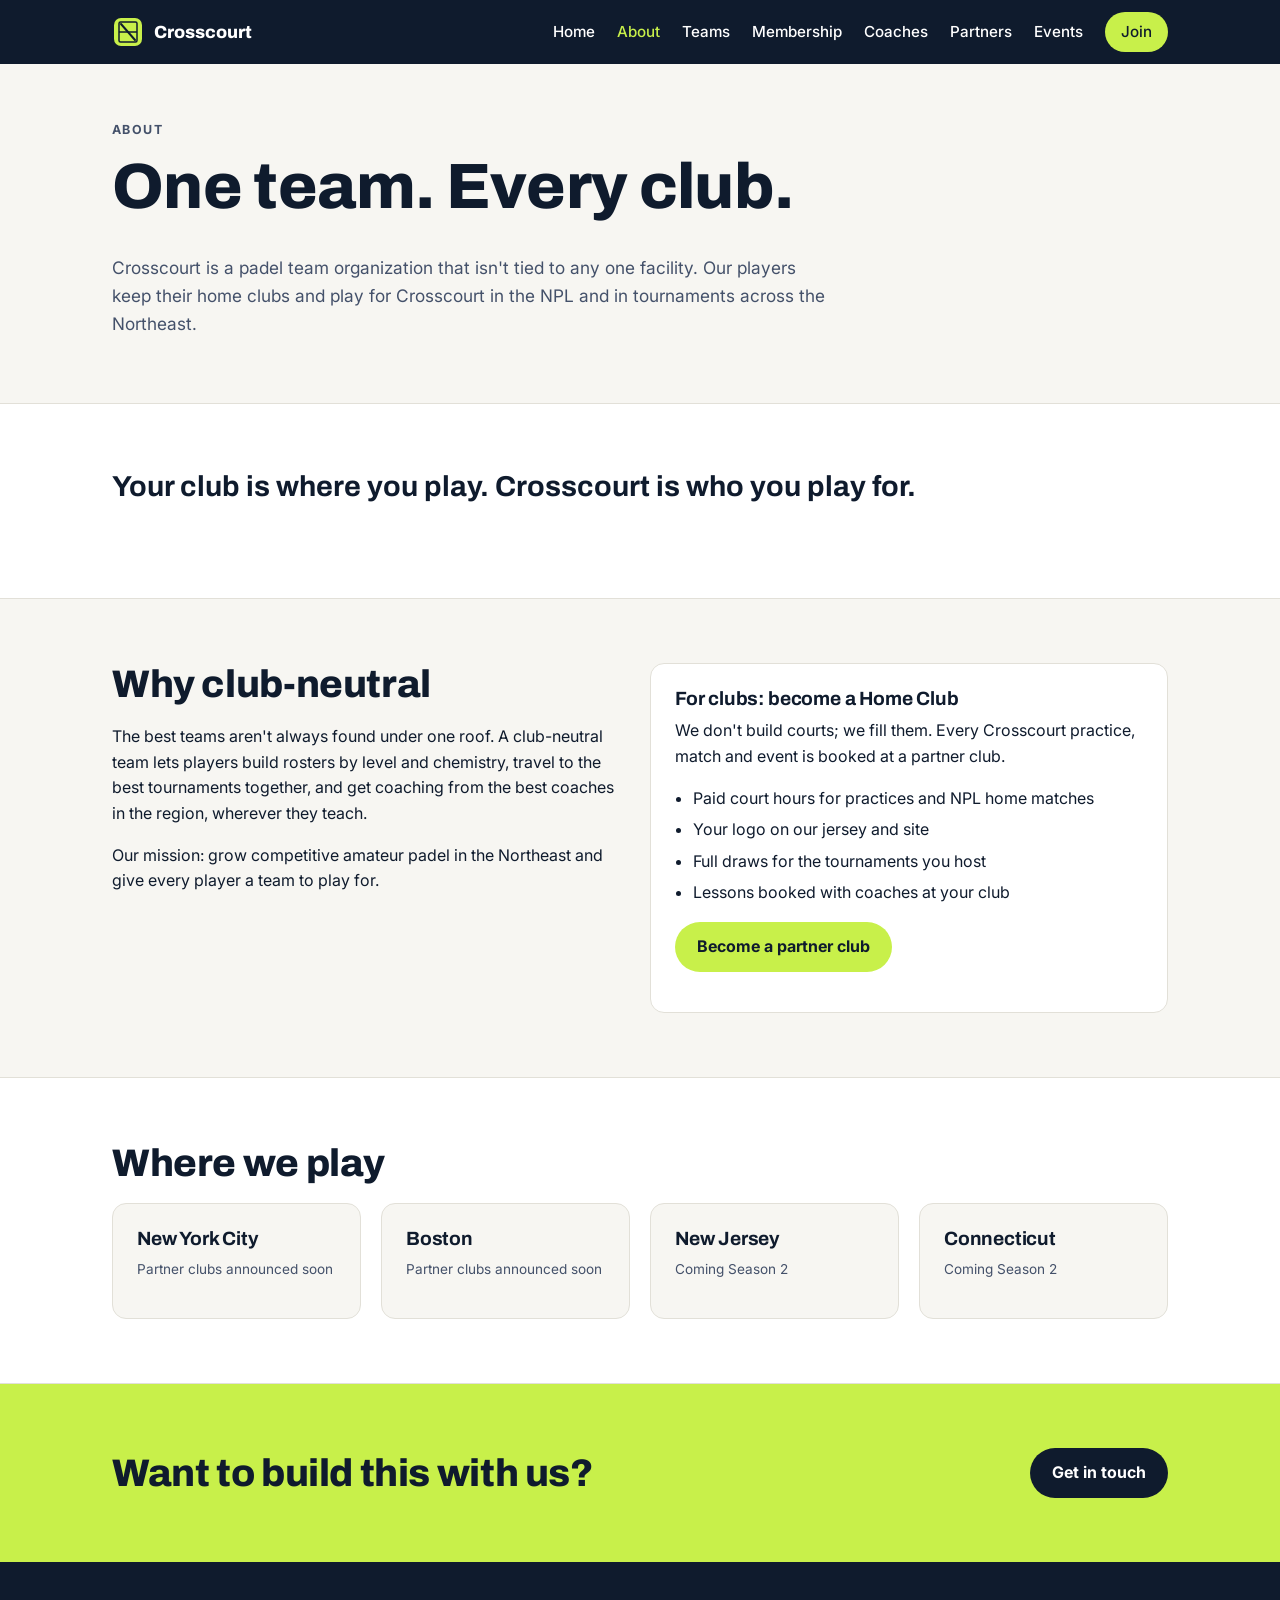
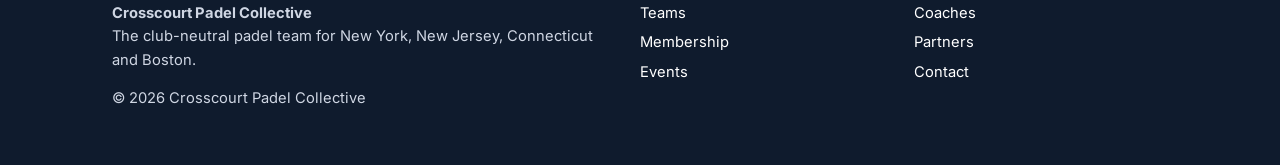
==== about.html @ 1654aad7 "Add static marketing site for club-neutral padel org Eight pages (home, about, teams, membership, co" ====
<!doctype html>
<html lang="en">
<head>
  <meta charset="utf-8">
  <meta name="viewport" content="width=device-width, initial-scale=1">
  <title>About | Crosscourt Padel Collective</title>
  <meta name="description" content="One team. Every club. How the club-neutral model works.">
  <link rel="icon" href="assets/img/logo.svg" type="image/svg+xml">
  <link rel="preconnect" href="https://fonts.googleapis.com">
  <link rel="preconnect" href="https://fonts.gstatic.com" crossorigin>
  <link href="https://fonts.googleapis.com/css2?family=Archivo:wght@700;800&family=Inter:wght@400;500;600;700&display=swap" rel="stylesheet">
  <link rel="stylesheet" href="assets/css/styles.css">
  <script src="assets/js/main.js" defer></script>
</head>
<body>
  <header class="site-header">
    <div class="wrap">
      <a class="logo" href="index.html"><img src="assets/img/logo.svg" alt="" width="32" height="32"><span>Crosscourt</span></a>
      <button class="nav-toggle" aria-expanded="false" aria-controls="site-nav">Menu</button>
      <nav class="site-nav" id="site-nav" aria-label="Main">
        <ul>
        <li><a href="index.html">Home</a></li>
        <li><a href="about.html" aria-current="page">About</a></li>
        <li><a href="teams.html">Teams</a></li>
        <li><a href="join.html">Membership</a></li>
        <li><a href="coaches.html">Coaches</a></li>
        <li><a href="partners.html">Partners</a></li>
        <li><a href="events.html">Events</a></li>
        <li><a class="btn" href="join.html">Join</a></li>
        </ul>
      </nav>
    </div>
  </header>
  <main>
    <section class="page-hero">
      <div class="wrap">
        <p class="eyebrow" style="color:var(--ink-soft)">About</p>
        <h1>One team. Every club.</h1>
        <p class="lead section-intro">Crosscourt is a padel team organization that isn't tied to any one facility. Our players keep their home clubs and play for Crosscourt in the NPL and in tournaments across the Northeast.</p>
      </div>
    </section>

    <section class="alt">
      <div class="wrap">
        <p class="quote">Your club is where you play. Crosscourt is who you play for.</p>
      </div>
    </section>

    <section>
      <div class="wrap grid two">
        <div>
          <h2>Why club-neutral</h2>
          <p>The best teams aren't always found under one roof. A club-neutral team lets players build rosters by level and chemistry, travel to the best tournaments together, and get coaching from the best coaches in the region, wherever they teach.</p>
          <p>Our mission: grow competitive amateur padel in the Northeast and give every player a team to play for.</p>
        </div>
        <div class="card">
          <h3>For clubs: become a Home Club</h3>
          <p>We don't build courts; we fill them. Every Crosscourt practice, match and event is booked at a partner club.</p>
          <ul>
            <li>Paid court hours for practices and NPL home matches</li>
            <li>Your logo on our jersey and site</li>
            <li>Full draws for the tournaments you host</li>
            <li>Lessons booked with coaches at your club</li>
          </ul>
          <p style="margin-top:16px"><a class="btn" href="contact.html?type=club">Become a partner club</a></p>
        </div>
      </div>
    </section>

    <section class="alt">
      <div class="wrap">
        <h2>Where we play</h2>
        <div class="grid four">
          <div class="card"><h3>New York City</h3><p class="note">Partner clubs announced soon</p></div>
          <div class="card"><h3>Boston</h3><p class="note">Partner clubs announced soon</p></div>
          <div class="card"><h3>New Jersey</h3><p class="note">Coming Season 2</p></div>
          <div class="card"><h3>Connecticut</h3><p class="note">Coming Season 2</p></div>
        </div>
      </div>
    </section>

    <section class="cta">
      <div class="wrap">
        <h2>Want to build this with us?</h2>
        <a class="btn" href="contact.html">Get in touch</a>
      </div>
    </section>
  </main>
  <footer class="site-footer">
    <div class="wrap">
      <div>
        <p><strong>Crosscourt Padel Collective</strong><br>The club-neutral padel team for New York, New Jersey, Connecticut and Boston.</p>
        <p>&copy; 2026 Crosscourt Padel Collective</p>
      </div>
      <ul>
        <li><a href="teams.html">Teams</a></li>
        <li><a href="join.html">Membership</a></li>
        <li><a href="events.html">Events</a></li>
      </ul>
      <ul>
        <li><a href="coaches.html">Coaches</a></li>
        <li><a href="partners.html">Partners</a></li>
        <li><a href="contact.html">Contact</a></li>
      </ul>
    </div>
  </footer>
</body>
</html>
---- assets/css/styles.css ----
/* Crosscourt Padel Collective — site styles */
:root {
  --ink: #0f1b2d;
  --ink-soft: #44516a;
  --paper: #f7f6f2;
  --card: #ffffff;
  --line: #e2e0d8;
  --brand: #0f1b2d;
  --accent: #c8f04a;
  --accent-ink: #0f1b2d;
  --link: #1f5fbf;
  --radius: 14px;
  --max: 1120px;
  --font-display: "Archivo", system-ui, sans-serif;
  --font-body: "Inter", system-ui, sans-serif;
}

* { box-sizing: border-box; }
html { -webkit-text-size-adjust: 100%; }
body {
  margin: 0;
  background: var(--paper);
  color: var(--ink);
  font: 16px/1.6 var(--font-body);
}
img, svg { max-width: 100%; display: block; }
a { color: var(--link); }
h1, h2, h3 { font-family: var(--font-display); line-height: 1.1; margin: 0 0 .5em; letter-spacing: -.01em; }
h1 { font-size: clamp(2.2rem, 6vw, 4rem); font-weight: 800; }
h2 { font-size: clamp(1.6rem, 3.5vw, 2.4rem); font-weight: 800; }
h3 { font-size: 1.2rem; font-weight: 700; }
p { margin: 0 0 1em; }

.wrap { max-width: var(--max); margin: 0 auto; padding: 0 16px; }
@media (min-width: 720px) { .wrap { padding: 0 32px; } }

/* Header */
.site-header { background: var(--brand); color: #fff; position: sticky; top: 0; z-index: 10; }
.site-header .wrap { display: flex; align-items: center; justify-content: space-between; min-height: 64px; }
.logo { display: flex; align-items: center; gap: 10px; color: #fff; text-decoration: none; font: 800 1.1rem var(--font-display); }
.logo svg { width: 32px; height: 32px; }
.nav-toggle { background: none; border: 1px solid rgba(255,255,255,.4); color: #fff; border-radius: 8px; padding: 6px 12px; font: inherit; cursor: pointer; }
.site-nav { display: none; }
.site-nav.open { display: block; position: absolute; left: 0; right: 0; top: 64px; background: var(--brand); padding: 8px 16px 16px; }
.site-nav ul { list-style: none; margin: 0; padding: 0; }
.site-nav a { display: block; color: #fff; text-decoration: none; padding: 10px 0; font-weight: 500; }
.site-nav a[aria-current="page"] { color: var(--accent); }
@media (min-width: 900px) {
  .nav-toggle { display: none; }
  .site-nav, .site-nav.open { display: block; position: static; padding: 0; background: none; }
  .site-nav ul { display: flex; gap: 22px; align-items: center; }
  .site-nav a { padding: 0; font-size: .95rem; }
}

/* Buttons */
.btn { display: inline-block; background: var(--accent); color: var(--accent-ink); font-weight: 700; text-decoration: none; padding: 12px 22px; border-radius: 999px; border: 0; cursor: pointer; font-size: 1rem; }
.btn:hover { filter: brightness(.95); }
.btn.ghost { background: transparent; color: inherit; border: 2px solid currentColor; }
.site-nav .btn { padding: 8px 16px; color: var(--accent-ink); }

/* Hero */
.hero { background: var(--brand); color: #fff; padding: 72px 0 88px; overflow: hidden; position: relative; }
.hero p.lead { font-size: 1.15rem; color: #cfd6e3; max-width: 640px; }
.hero .actions { display: flex; flex-wrap: wrap; gap: 12px; margin-top: 28px; }
.hero .court { position: absolute; right: -80px; bottom: -40px; width: 420px; opacity: .12; pointer-events: none; }
.eyebrow { text-transform: uppercase; letter-spacing: .12em; font-size: .78rem; font-weight: 700; color: var(--accent); margin-bottom: 12px; }
.page-hero { padding: 56px 0 48px; }
.page-hero p.lead { max-width: 720px; }

/* Sections */
section { padding: 64px 0; }
section.alt { background: var(--card); border-top: 1px solid var(--line); border-bottom: 1px solid var(--line); }
.section-intro { max-width: 720px; color: var(--ink-soft); font-size: 1.08rem; }

.grid { display: grid; gap: 20px; grid-template-columns: 1fr; }
@media (min-width: 720px) { .grid.two { grid-template-columns: repeat(2, 1fr); } .grid.three { grid-template-columns: repeat(3, 1fr); } .grid.four { grid-template-columns: repeat(2, 1fr); } }
@media (min-width: 1000px) { .grid.four { grid-template-columns: repeat(4, 1fr); } }

.card { background: var(--card); border: 1px solid var(--line); border-radius: var(--radius); padding: 24px; }
section.alt .card { background: var(--paper); }
.card .tag { display: inline-block; font-size: .75rem; font-weight: 700; text-transform: uppercase; letter-spacing: .08em; background: var(--ink); color: #fff; padding: 3px 10px; border-radius: 999px; margin-bottom: 12px; }
.card ul { padding-left: 1.1em; margin: 0; }
.card li { margin-bottom: 6px; }
.card.featured { border: 2px solid var(--ink); box-shadow: 0 0 0 4px var(--accent); }
.price { font: 800 2.2rem var(--font-display); margin: 4px 0 2px; }
.price small { font-size: .95rem; font-weight: 500; color: var(--ink-soft); }

.steps { counter-reset: step; list-style: none; padding: 0; margin: 0; }
.steps li { counter-increment: step; position: relative; padding-left: 56px; margin-bottom: 24px; }
.steps li::before { content: counter(step); position: absolute; left: 0; top: 0; width: 40px; height: 40px; border-radius: 50%; background: var(--accent); color: var(--accent-ink); font: 800 1.1rem/40px var(--font-display); text-align: center; }

.quote { font: 700 clamp(1.3rem, 3vw, 1.8rem)/1.3 var(--font-display); max-width: 860px; }

/* Tables */
.table-wrap { overflow-x: auto; }
table { width: 100%; border-collapse: collapse; background: var(--card); border-radius: var(--radius); overflow: hidden; }
th, td { text-align: left; padding: 12px 14px; border-bottom: 1px solid var(--line); vertical-align: top; }
th { background: var(--ink); color: #fff; font-size: .9rem; }

/* FAQ */
details { background: var(--card); border: 1px solid var(--line); border-radius: 10px; padding: 14px 18px; margin-bottom: 10px; }
summary { font-weight: 700; cursor: pointer; }
details p { margin: 10px 0 0; color: var(--ink-soft); }

/* Forms */
form { display: grid; gap: 14px; max-width: 640px; }
label { font-weight: 600; font-size: .95rem; display: grid; gap: 6px; }
input, select, textarea { font: inherit; padding: 10px 12px; border: 1px solid var(--line); border-radius: 8px; background: #fff; width: 100%; }
textarea { min-height: 120px; }

/* CTA band */
.cta { background: var(--accent); color: var(--accent-ink); }
.cta .wrap { display: flex; flex-wrap: wrap; gap: 20px; align-items: center; justify-content: space-between; }
.cta h2 { margin: 0; }
.cta .btn { background: var(--ink); color: #fff; }

/* Footer */
.site-footer { background: var(--brand); color: #cfd6e3; padding: 40px 0; font-size: .92rem; }
.site-footer .wrap { display: grid; gap: 20px; }
@media (min-width: 720px) { .site-footer .wrap { grid-template-columns: 2fr 1fr 1fr; } }
.site-footer a { color: #fff; text-decoration: none; }
.site-footer ul { list-style: none; padding: 0; margin: 0; }
.site-footer li { margin-bottom: 6px; }
.note { font-size: .85rem; color: var(--ink-soft); }
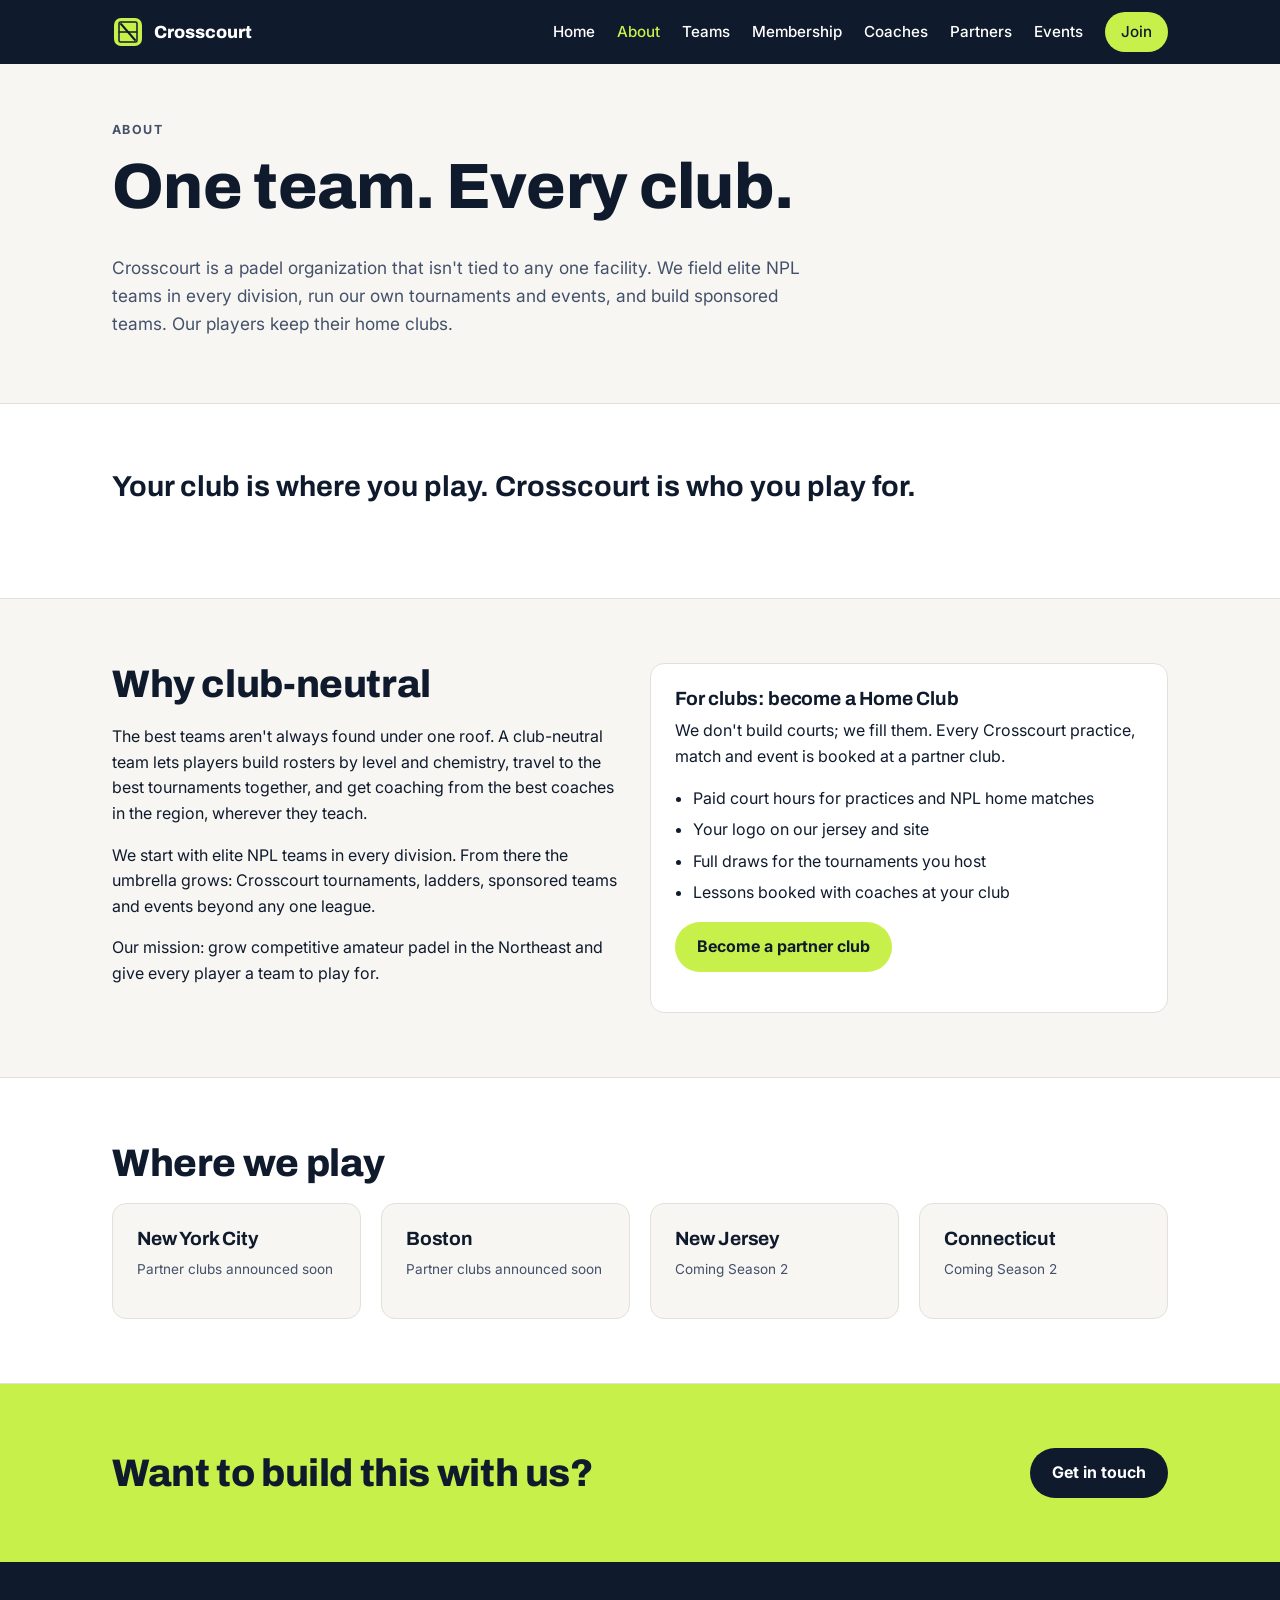
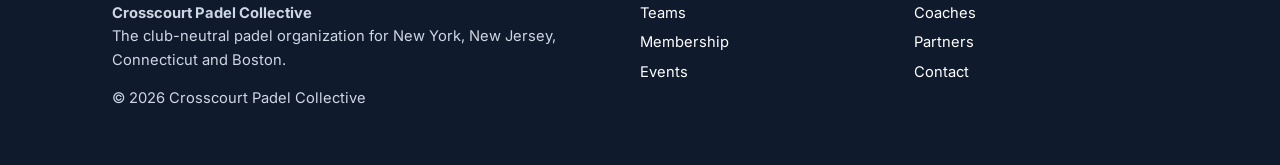
==== commit 6f949edf: "Reposition site around elite NPL rosters and the broader umbrella Tiers become Community / Club Memb" ====
--- a/about.html
+++ b/about.html
@@ -36,7 +36,7 @@
       <div class="wrap">
         <p class="eyebrow" style="color:var(--ink-soft)">About</p>
         <h1>One team. Every club.</h1>
-        <p class="lead section-intro">Crosscourt is a padel team organization that isn't tied to any one facility. Our players keep their home clubs and play for Crosscourt in the NPL and in tournaments across the Northeast.</p>
+        <p class="lead section-intro">Crosscourt is a padel organization that isn't tied to any one facility. We field elite NPL teams in every division, run our own tournaments and events, and build sponsored teams. Our players keep their home clubs.</p>
       </div>
     </section>
 
@@ -51,6 +51,7 @@
         <div>
           <h2>Why club-neutral</h2>
           <p>The best teams aren't always found under one roof. A club-neutral team lets players build rosters by level and chemistry, travel to the best tournaments together, and get coaching from the best coaches in the region, wherever they teach.</p>
+          <p>We start with elite NPL teams in every division. From there the umbrella grows: Crosscourt tournaments, ladders, sponsored teams and events beyond any one league.</p>
           <p>Our mission: grow competitive amateur padel in the Northeast and give every player a team to play for.</p>
         </div>
         <div class="card">
@@ -89,7 +90,7 @@
   <footer class="site-footer">
     <div class="wrap">
       <div>
-        <p><strong>Crosscourt Padel Collective</strong><br>The club-neutral padel team for New York, New Jersey, Connecticut and Boston.</p>
+        <p><strong>Crosscourt Padel Collective</strong><br>The club-neutral padel organization for New York, New Jersey, Connecticut and Boston.</p>
         <p>&copy; 2026 Crosscourt Padel Collective</p>
       </div>
       <ul>
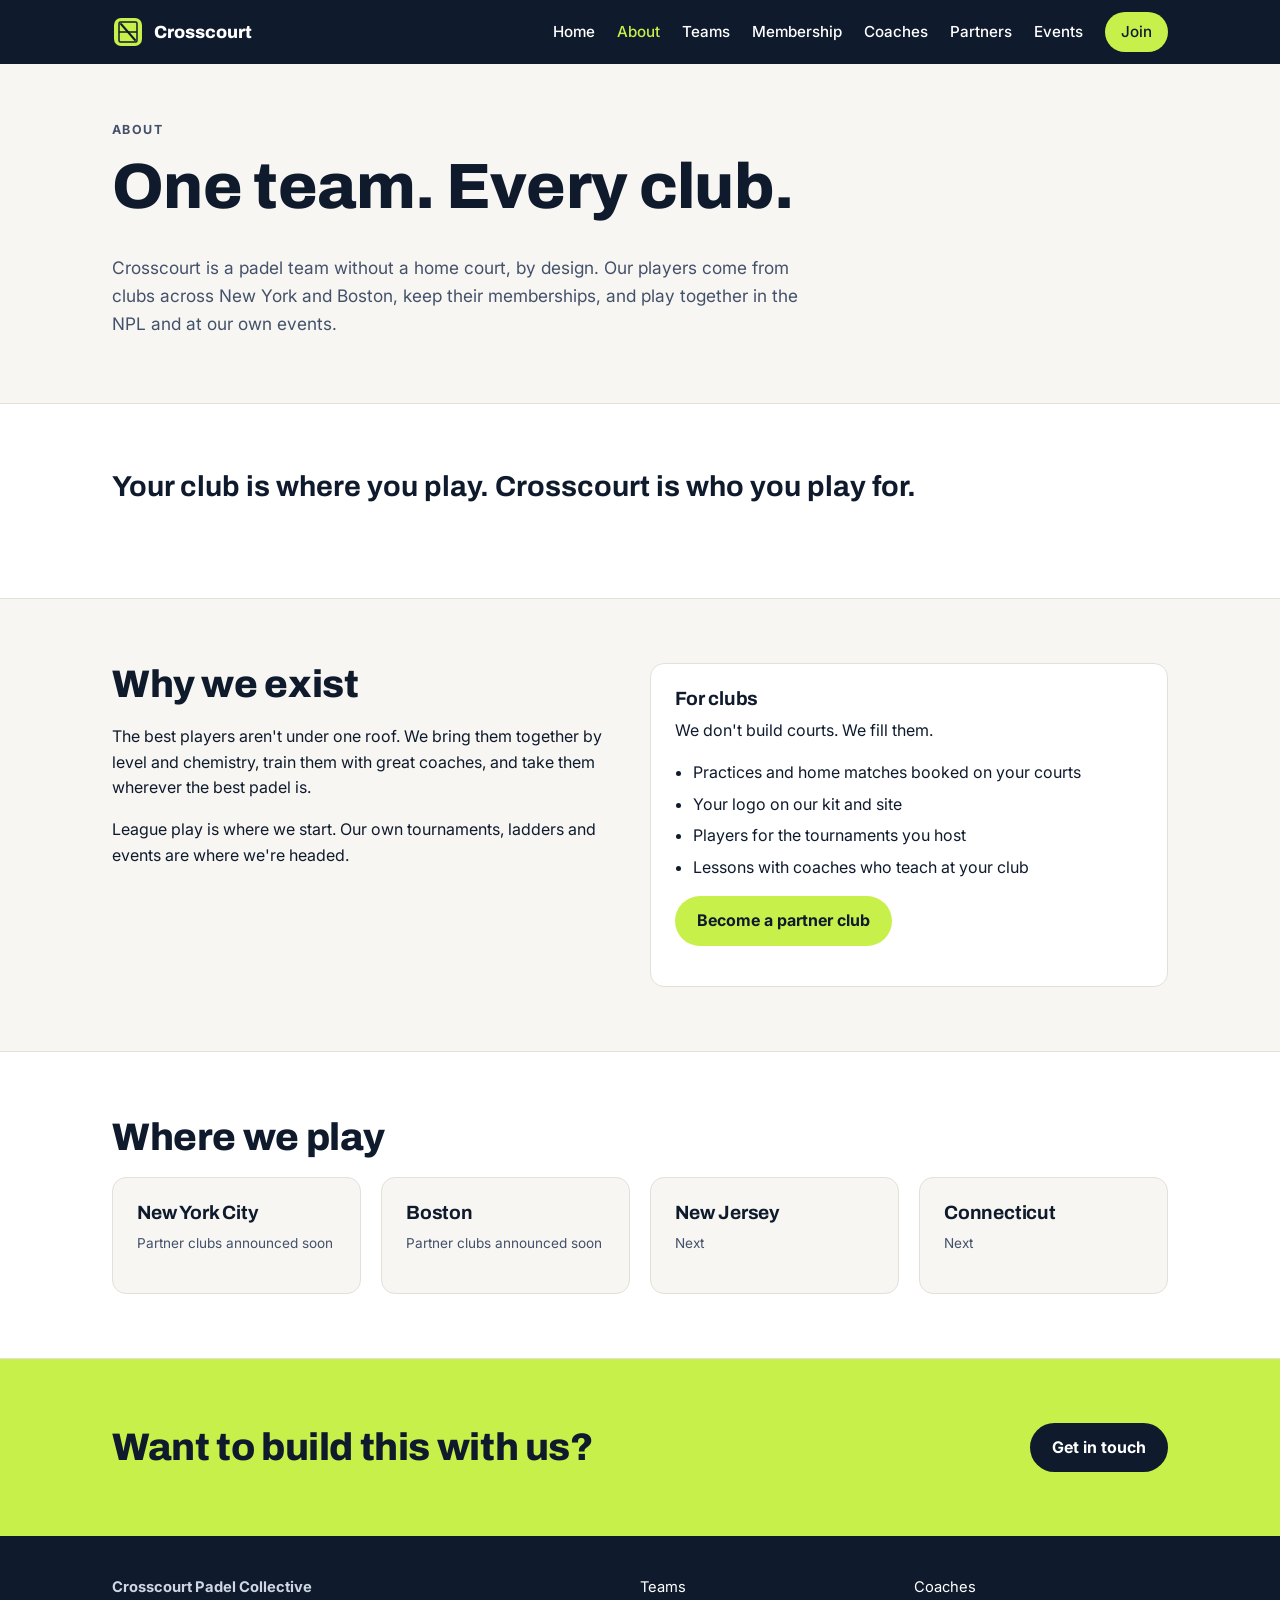
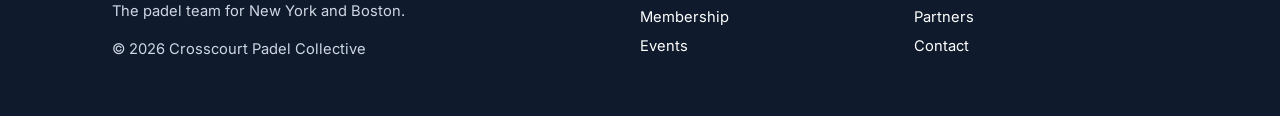
==== commit ecae7f3d: "Rewrite site copy in a player-facing voice Drop planning language (funding mechanics, club-neutral, " ====
--- a/about.html
+++ b/about.html
@@ -4,7 +4,7 @@
   <meta charset="utf-8">
   <meta name="viewport" content="width=device-width, initial-scale=1">
   <title>About | Crosscourt Padel Collective</title>
-  <meta name="description" content="One team. Every club. How the club-neutral model works.">
+  <meta name="description" content="Crosscourt is a padel team built from players across New York and Boston clubs.">
   <link rel="icon" href="assets/img/logo.svg" type="image/svg+xml">
   <link rel="preconnect" href="https://fonts.googleapis.com">
   <link rel="preconnect" href="https://fonts.gstatic.com" crossorigin>
@@ -36,7 +36,7 @@
       <div class="wrap">
         <p class="eyebrow" style="color:var(--ink-soft)">About</p>
         <h1>One team. Every club.</h1>
-        <p class="lead section-intro">Crosscourt is a padel organization that isn't tied to any one facility. We field elite NPL teams in every division, run our own tournaments and events, and build sponsored teams. Our players keep their home clubs.</p>
+        <p class="lead section-intro">Crosscourt is a padel team without a home court, by design. Our players come from clubs across New York and Boston, keep their memberships, and play together in the NPL and at our own events.</p>
       </div>
     </section>
 
@@ -49,19 +49,18 @@
     <section>
       <div class="wrap grid two">
         <div>
-          <h2>Why club-neutral</h2>
-          <p>The best teams aren't always found under one roof. A club-neutral team lets players build rosters by level and chemistry, travel to the best tournaments together, and get coaching from the best coaches in the region, wherever they teach.</p>
-          <p>We start with elite NPL teams in every division. From there the umbrella grows: Crosscourt tournaments, ladders, sponsored teams and events beyond any one league.</p>
-          <p>Our mission: grow competitive amateur padel in the Northeast and give every player a team to play for.</p>
+          <h2>Why we exist</h2>
+          <p>The best players aren't under one roof. We bring them together by level and chemistry, train them with great coaches, and take them wherever the best padel is.</p>
+          <p>League play is where we start. Our own tournaments, ladders and events are where we're headed.</p>
         </div>
         <div class="card">
-          <h3>For clubs: become a Home Club</h3>
-          <p>We don't build courts; we fill them. Every Crosscourt practice, match and event is booked at a partner club.</p>
+          <h3>For clubs</h3>
+          <p>We don't build courts. We fill them.</p>
           <ul>
-            <li>Paid court hours for practices and NPL home matches</li>
-            <li>Your logo on our jersey and site</li>
-            <li>Full draws for the tournaments you host</li>
-            <li>Lessons booked with coaches at your club</li>
+            <li>Practices and home matches booked on your courts</li>
+            <li>Your logo on our kit and site</li>
+            <li>Players for the tournaments you host</li>
+            <li>Lessons with coaches who teach at your club</li>
           </ul>
           <p style="margin-top:16px"><a class="btn" href="contact.html?type=club">Become a partner club</a></p>
         </div>
@@ -74,8 +73,8 @@
         <div class="grid four">
           <div class="card"><h3>New York City</h3><p class="note">Partner clubs announced soon</p></div>
           <div class="card"><h3>Boston</h3><p class="note">Partner clubs announced soon</p></div>
-          <div class="card"><h3>New Jersey</h3><p class="note">Coming Season 2</p></div>
-          <div class="card"><h3>Connecticut</h3><p class="note">Coming Season 2</p></div>
+          <div class="card"><h3>New Jersey</h3><p class="note">Next</p></div>
+          <div class="card"><h3>Connecticut</h3><p class="note">Next</p></div>
         </div>
       </div>
     </section>
@@ -90,7 +89,7 @@
   <footer class="site-footer">
     <div class="wrap">
       <div>
-        <p><strong>Crosscourt Padel Collective</strong><br>The club-neutral padel organization for New York, New Jersey, Connecticut and Boston.</p>
+        <p><strong>Crosscourt Padel Collective</strong><br>The padel team for New York and Boston.</p>
         <p>&copy; 2026 Crosscourt Padel Collective</p>
       </div>
       <ul>
